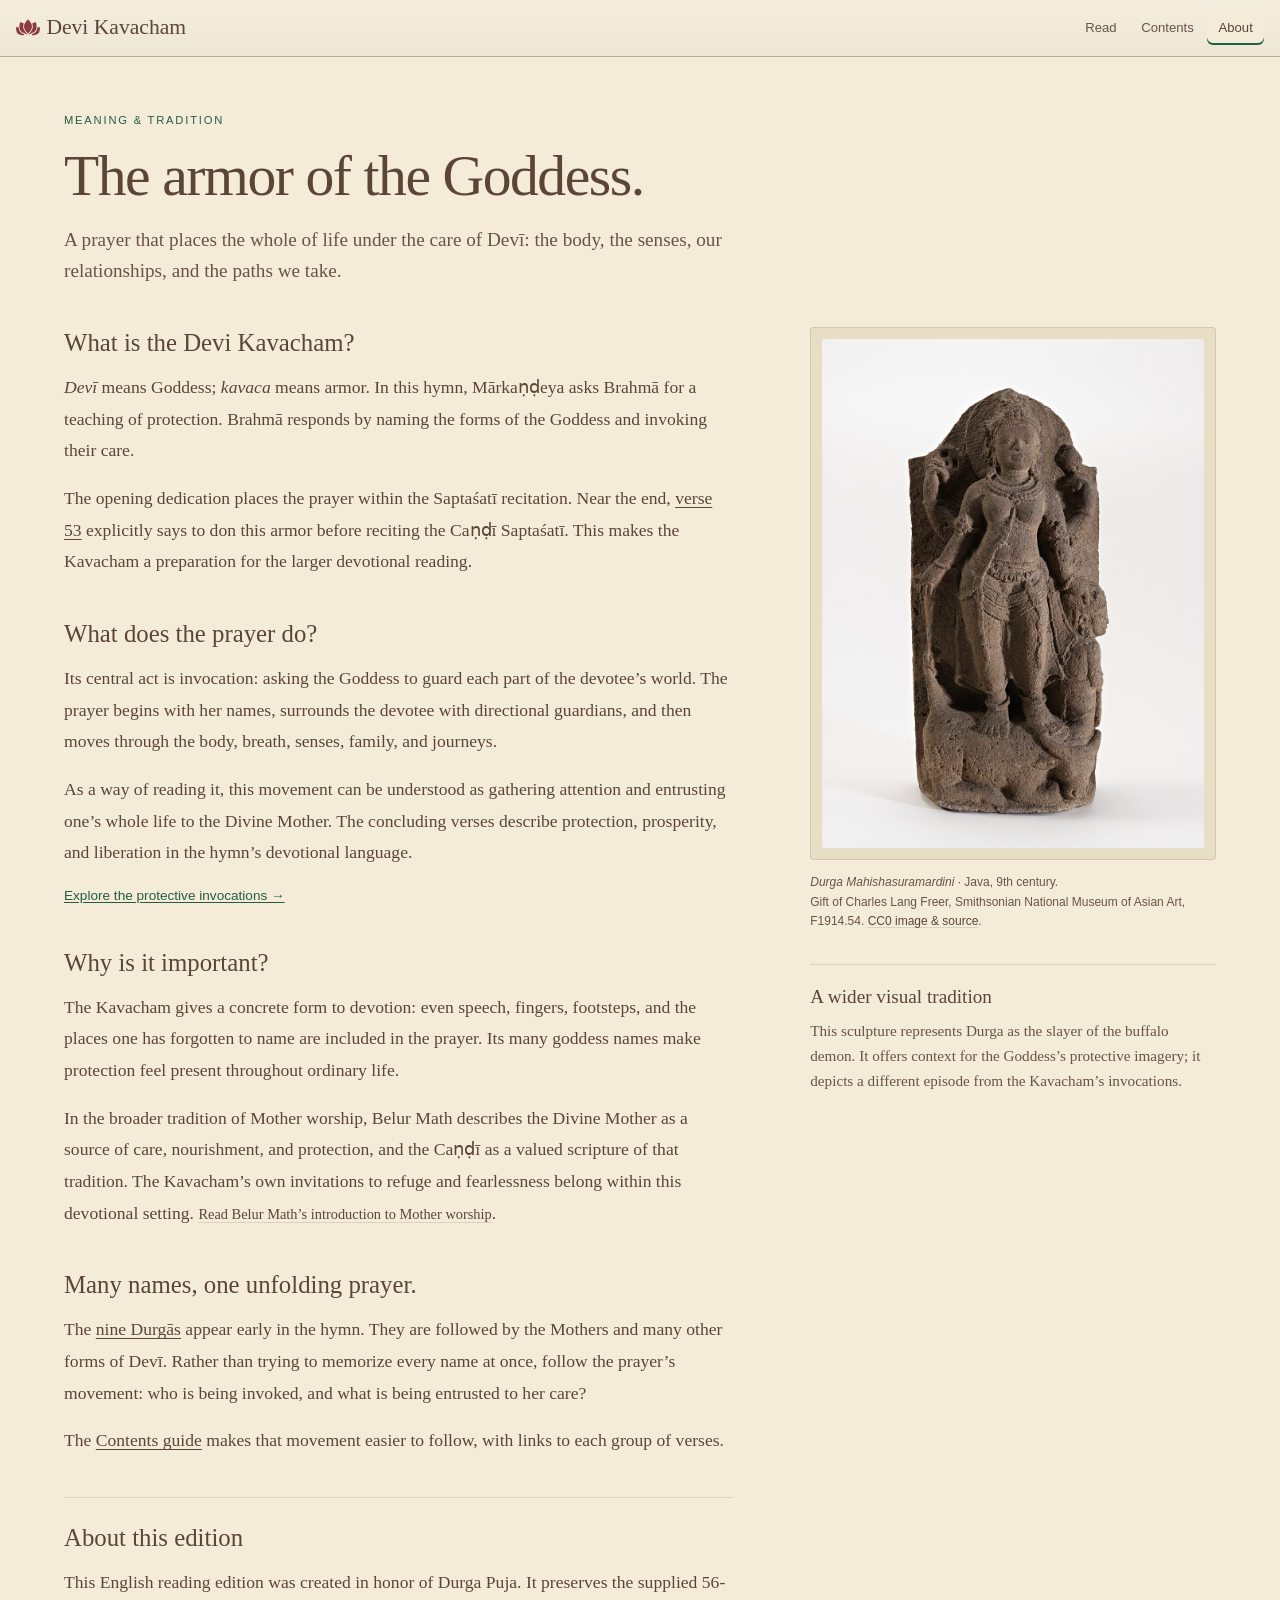
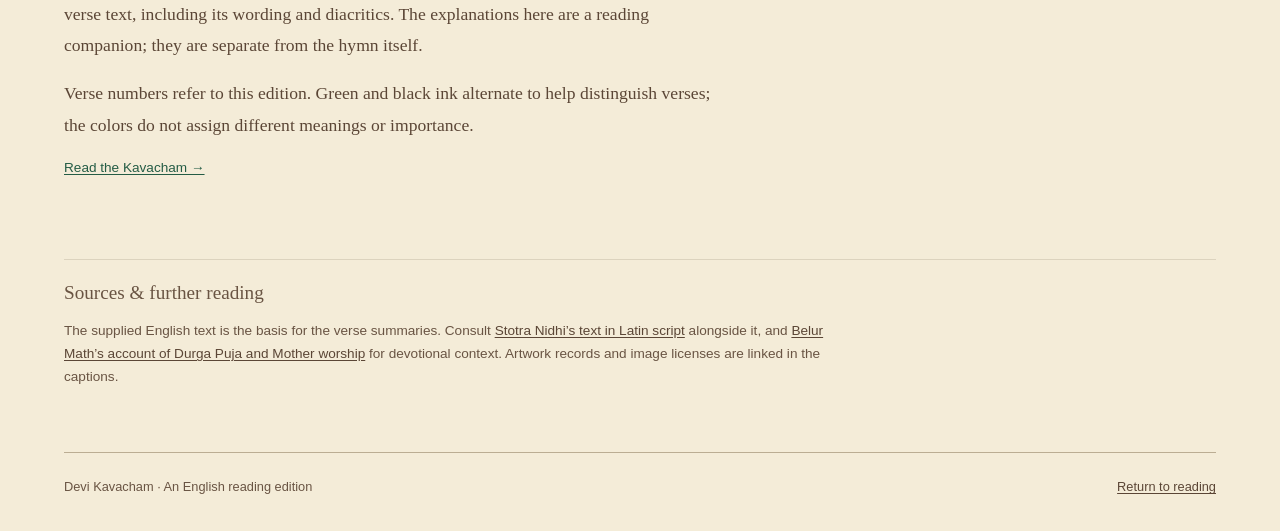
==== about.html @ f633aea3 "Add contents and background guides with forest-green verse styling" ====
<!doctype html>
<html lang="en" data-edition="reader-view" data-appearance="sepia" data-font="serif"><head><meta charset="utf-8"><meta name="viewport" content="width=device-width, initial-scale=1"><meta name="description" content="Learn about the meaning, protective prayer, and devotional context of the Devi Kavacham."><title>About · Devi Kavacham</title><link rel="icon" href="assets/lotus.svg" type="image/svg+xml"><link rel="stylesheet" href="assets/reader.css"><link rel="stylesheet" href="assets/reader-view.css"><link rel="stylesheet" href="assets/guide.css"><script src="assets/site.js" defer></script></head>
<body class="guide-page"><a class="skip-link" href="#guide">Skip to content</a><header class="book-header"><a class="site-title" data-read data-resume href="index.html"><img class="site-logo" src="assets/lotus.svg" alt="" width="24" height="24">Devi Kavacham</a><nav class="site-tabs" aria-label="Explore Devi Kavacham"><a href="index.html" data-read data-resume>Read</a><a href="contents.html">Contents</a><a href="about.html" aria-current="page">About</a></nav></header><main id="guide" class="guide-main"><div class="guide-heading"><p class="eyebrow">Meaning &amp; tradition</p><h1>The armor of the Goddess.</h1><p class="guide-intro">A prayer that places the whole of life under the care of Devī: the body, the senses, our relationships, and the paths we take.</p></div>
<div class="about-layout"><article class="about-copy">
<section><h2>What is the Devi Kavacham?</h2><p><em>Devī</em> means Goddess; <em>kavaca</em> means armor. In this hymn, Mārkaṇḍeya asks Brahmā for a teaching of protection. Brahmā responds by naming the forms of the Goddess and invoking their care.</p><p>The opening dedication places the prayer within the Saptaśatī recitation. Near the end, <a data-read href="index.html#verse-53">verse 53</a> explicitly says to don this armor before reciting the Caṇḍī Saptaśatī. This makes the Kavacham a preparation for the larger devotional reading.</p></section>
<section><h2>What does the prayer do?</h2><p>Its central act is invocation: asking the Goddess to guard each part of the devotee’s world. The prayer begins with her names, surrounds the devotee with directional guardians, and then moves through the body, breath, senses, family, and journeys.</p><p>As a way of reading it, this movement can be understood as gathering attention and entrusting one’s whole life to the Divine Mother. The concluding verses describe protection, prosperity, and liberation in the hymn’s devotional language.</p><a class="text-link" data-read href="index.html#verse-17">Explore the protective invocations →</a></section>
<section><h2>Why is it important?</h2><p>The Kavacham gives a concrete form to devotion: even speech, fingers, footsteps, and the places one has forgotten to name are included in the prayer. Its many goddess names make protection feel present throughout ordinary life.</p><p>In the broader tradition of Mother worship, Belur Math describes the Divine Mother as a source of care, nourishment, and protection, and the Caṇḍī as a valued scripture of that tradition. The Kavacham’s own invitations to refuge and fearlessness belong within this devotional setting. <a class="source-link" href="https://belurmath.org/durga-puja-at-belur-math/">Read Belur Math’s introduction to Mother worship</a>.</p></section>
<section><h2>Many names, one unfolding prayer.</h2><p>The <a data-read href="index.html#verse-3">nine Durgās</a> appear early in the hymn. They are followed by the Mothers and many other forms of Devī. Rather than trying to memorize every name at once, follow the prayer’s movement: who is being invoked, and what is being entrusted to her care?</p><p>The <a href="contents.html">Contents guide</a> makes that movement easier to follow, with links to each group of verses.</p></section>
<section class="edition-note"><h2>About this edition</h2><p>This English reading edition was created in honor of Durga Puja. It preserves the supplied 56-verse text, including its wording and diacritics. The explanations here are a reading companion; they are separate from the hymn itself.</p><p>Verse numbers refer to this edition. Green and black ink alternate to help distinguish verses; the colors do not assign different meanings or importance.</p><a data-read data-resume class="text-link" href="index.html">Read the Kavacham →</a></section>
</article><aside class="about-art"><figure class="artwork"><a href="https://asia.si.edu/object/F1914.54/"><img src="assets/durga-java.jpg" alt="Stone sculpture of multi-armed Durga standing above a buffalo, from ninth-century Java." width="960" height="1280"></a><figcaption><em>Durga Mahishasuramardini</em> · Java, 9th century.<br>Gift of Charles Lang Freer, Smithsonian National Museum of Asian Art, F1914.54. <a href="https://commons.wikimedia.org/wiki/File:Durga_Mahishasuramardini_(%E2%80%9CSlayer_of_the_Buffalo_Demon%E2%80%9D).jpg">CC0 image &amp; source</a>.</figcaption></figure><div class="aside-note"><h2>A wider visual tradition</h2><p>This sculpture represents Durga as the slayer of the buffalo demon. It offers context for the Goddess’s protective imagery; it depicts a different episode from the Kavacham’s invocations.</p></div></aside></div>
<div class="guide-source"><h2>Sources &amp; further reading</h2><p>The supplied English text is the basis for the verse summaries. Consult <a href="https://stotranidhi.com/en/durga-saptasati-devi-kavacham-in-english/">Stotra Nidhi’s text in Latin script</a> alongside it, and <a href="https://belurmath.org/durga-puja-at-belur-math/">Belur Math’s account of Durga Puja and Mother worship</a> for devotional context. Artwork records and image licenses are linked in the captions.</p></div>
</main><footer class="guide-footer"><p>Devi Kavacham · An English reading edition</p><a data-read data-resume href="index.html">Return to reading</a></footer></body></html>
---- assets/reader.css ----
:root { color-scheme: light; --reading-size: 1.15rem; }
* { box-sizing: border-box; }
body { width: 100%; max-width: none; margin: 0; padding: .65rem 1rem; background: #fffff8; color: #211e18; }
body, button, select { font-family: Georgia, 'Times New Roman', serif; }
.book-header { display: flex; align-items: center; justify-content: space-between; flex-wrap: wrap; gap: .5rem 1.5rem; border-bottom: 1px solid #d8d2c5; padding-bottom: .6rem; }
h1 { margin: 0; font-weight: normal; font-size: clamp(1.6rem, 3vw, 2rem); line-height: 1.25; }
nav, .page-controls, .text-controls, .epub-controls { display: flex; align-items: center; flex-wrap: wrap; gap: .65rem; }
nav a { font-size: .95rem; }
a { color: #593322; text-decoration: underline; text-underline-offset: .18em; }
button, select { min-height: 44px; padding: .4rem .65rem; border: 1px solid #938876; border-radius: 2px; background: transparent; color: inherit; font-size: .95rem; }
button { cursor: pointer; }
button:disabled { opacity: .5; cursor: default; }
button:hover:not(:disabled) { background: #eeeade; }
:focus-visible { outline: 3px solid #744422; outline-offset: 3px; }
.skip-link { position: absolute; top: -8rem; padding: .7rem; background: #fffff8; z-index: 2; }
.skip-link:focus { top: .5rem; }
.reader-controls { display: flex; flex-wrap: wrap; justify-content: space-between; gap: .5rem; padding: .6rem 0; }
[hidden] { display: none !important; }
#html-reader { max-width: 43rem; margin: 0 auto; }
.reading-page { padding: 1.5rem 0; border-bottom: 1px solid #d8d2c5; scroll-margin-top: 1rem; }
.reading-page h2 { font-size: 1.2rem; font-style: normal; font-weight: normal; margin: 0 0 1.2rem; color: #5b5144; }
pre.source-text { font-family: Georgia, 'Times New Roman', serif; font-size: var(--reading-size); line-height: 1.75; white-space: pre-wrap; overflow-wrap: anywhere; tab-size: 8; width: 100%; padding: 0; margin: 0; background: transparent; }
.verse { display: block; scroll-margin-top: 1rem; }
.verse + .verse { border-top: 1px solid #d8d2c5; padding-top: .7em; }
.verse-label { font-weight: bold; font-variant: small-caps; color: #593322; }
footer { border-top: 1px solid #d8d2c5; padding-top: .5rem; margin-top: 1.5rem; }
footer p { width: auto; font-size: .9rem; line-height: 1.5; margin: .5rem 0; }
#epub-reader .reader-help { width: auto; max-width: none; font-size: .9rem; line-height: 1.4; margin: .1rem 0 .7rem; color: #5b5144; }
#epub-status { width: auto; font-size: .95rem; }
#epub-status:empty { display: none; }
#epub-area { height: calc(100svh - 10rem); min-height: 18rem; background: #fffff8; }
#epub-area.facing-pages { position: relative; border: 1px solid #d8d2c5; }
#epub-area.facing-pages::after { content: ''; position: absolute; inset: 0 auto 0 50%; width: 1px; background: #d8d2c5; pointer-events: none; }
.epub-controls { justify-content: center; margin-top: .75rem; }
.book-spread { display: grid; grid-template-columns: minmax(0, 1fr) minmax(0, 1fr); gap: 2rem; padding: .75rem 1rem; }
.book-spread.opening-spread { grid-template-columns: minmax(0, 1fr); }
.book-leaf { display: flex; flex-direction: column; min-width: 0; min-height: 0; }
.opening-spread .book-leaf { width: min(100%, 60rem); margin: 0 auto; }
.book-leaf h2 { flex: none; width: auto; margin: 0 0 .5rem; font-size: .95rem; font-style: normal; font-weight: normal; color: #5b5144; }
.book-leaf-body { flex: 1; min-height: 0; }
.book-leaf-body .epub-container { overflow-x: hidden !important; }
@media (max-width: 899px) { body { padding: .8rem 1rem; } #epub-area { height: auto; min-height: 0; } select { max-width: 100%; } }
@media print { nav, .book-menu, .reader-controls, .skip-link, #epub-reader { display: none !important; } #html-reader[hidden] { display: block !important; } body { max-width: none; padding: 0; } .reading-page { break-before: page; max-width: none; border: 0; } .book-header { border: 0; } }

/* Fitted book pages keep all seven verses visible at once. */
body.book-mode { height: 100svh; overflow: hidden; background: #e9e5dc; }
.book-mode footer { display: none; }
.book-mode .book-header { border-bottom: 0; }
.book-mode #epub-area { min-height: 0; background: #fffdf5; border: 1px solid #d8d2c5; box-shadow: 0 3px 12px #33271818; }
.book-spread { gap: 3rem; padding: 1.25rem clamp(.75rem, 3vw, 3rem); }
.book-spread.single-spread { grid-template-columns: minmax(0, 1fr); }
.book-leaf h2 { text-align: center; font-variant: small-caps; font-size: .8rem; margin-bottom: .8rem; letter-spacing: .04em; }
.book-leaf-body, .book-leaf-body .epub-container { overflow: hidden !important; }
.book-mode #epub-area.facing-pages::after { width: 2rem; transform: translateX(-50%); background: linear-gradient(90deg, transparent, #3327180a 48%, #3327181a 50%, #3327180a 52%, transparent); }
.book-mode .reader-help { margin-bottom: .4rem !important; }
@media (max-width: 899px) { body.book-mode { padding: .35rem .5rem; } .book-mode h1 { font-size: 1.35rem; } .book-mode nav { gap: .5rem; } .book-mode nav a { font-size: .8rem; } .book-mode .reader-controls { padding: .3rem 0; } .book-spread { padding: .75rem; } }

/* Quiet toolbar: primary reading controls stay visible; secondary actions live in More. */
:root { --header-base: #f2efe7; --header-tint: #f6f3ec; --alternate-ink: #245c45; --control-rule: #75654e30; }
.book-header { margin: -.65rem -1rem .7rem; padding: .65rem 1rem; gap: .75rem; flex-wrap: nowrap; background: linear-gradient(180deg, var(--header-tint), var(--header-base)); border-bottom: 1px solid var(--control-rule); }
.book-header h1 { display: inline-flex; align-items: center; gap: .4rem; font-size: 1.35rem; white-space: nowrap; }
.site-logo { display: block; width: 24px; height: 24px; flex: none; }
.book-header .reader-controls { flex: 1; display: flex; align-items: center; justify-content: flex-end; flex-wrap: nowrap; padding: 0; gap: .75rem; }
.book-header .page-controls label { position: absolute; width: 1px; height: 1px; overflow: hidden; clip-path: inset(50%); }
.book-header button, .book-header select, .book-header summary { min-height: 36px; color: inherit; font: .85rem/1.2 Helvetica, Arial, sans-serif; }
.book-header select { max-width: 11rem; padding: .45rem .65rem; border: 1px solid var(--control-rule); border-radius: 7px; background: var(--paper, #fffdf5); }
.book-header .text-controls { flex-wrap: nowrap; gap: .5rem; }
.text-size-control { display: inline-flex; overflow: hidden; border: 1px solid var(--control-rule); border-radius: 7px; background: var(--paper, #fffdf5); }
.text-size-control button { width: 36px; padding: .35rem; border: 0; border-radius: 0; background: transparent; }
.text-size-control button + button { border-left: 1px solid var(--control-rule); }
.text-size-control:focus-within { outline: 2px solid var(--focus, #744422); outline-offset: 3px; }
.text-size-control button:focus-visible { outline-offset: -3px; }
.book-menu, .appearance-settings { position: relative; }
.book-header summary { display: flex; align-items: center; gap: .4rem; padding: .45rem .65rem; border: 1px solid transparent; border-radius: 7px; cursor: pointer; list-style: none; }
.book-header summary::-webkit-details-marker { display: none; }
.book-header summary::after { content: '⌄'; font-size: .85em; opacity: .65; }
.book-header details[open] > summary { background: var(--paper, #fffdf5); border-color: var(--control-rule); }
.book-header summary:hover, .book-header button:hover:not(:disabled) { background: var(--hover, #e9e4d8); }
.book-menu-panel { position: absolute; right: 0; top: calc(100% + .5rem); z-index: 6; min-width: 12rem; padding: .35rem; border: 1px solid var(--control-rule); border-radius: 10px; background: var(--paper, #fffdf5); box-shadow: 0 8px 28px #30201920; }
.book-menu-panel a, .book-menu-panel button { display: block; width: 100%; padding: .7rem .75rem; text-align: left; white-space: nowrap; border: 0; border-radius: 6px; background: transparent; color: inherit; text-decoration: none; font: .85rem/1.3 Helvetica, Arial, sans-serif; }
.book-menu-panel a:hover { background: var(--hover, #e9e4d8); }
#epub-toggle { border-top: 1px solid var(--control-rule); border-radius: 0 0 6px 6px; margin-top: .25rem; }
.book-header .epub-controls { flex-wrap: nowrap; gap: .2rem; margin: 0; }
.book-header .epub-controls [data-turn] { width: 36px; min-height: 36px; height: 36px; padding: 0; border: 0; border-radius: 7px; background: transparent; font-size: 1.5rem; }
#book-position { position: absolute; width: 1px; height: 1px; overflow: hidden; clip-path: inset(50%); }
#epub-help { position: absolute; width: 1px !important; height: 1px; padding: 0; overflow: hidden; clip-path: inset(50%); }
.verse + .verse { border: 0; padding: 0; margin-top: .65em; }
.source-marker { display: none; }
.verse::before { content: attr(data-label); color: #a04d45; font-size: .78em; font-weight: normal; margin-right: .45em; }
.verse { color: var(--verse-ink, #211e18); }
.verse[data-tone="even"] { color: var(--alternate-ink); }
@media (max-width: 899px) {
 .book-header { margin: -.35rem -.5rem .5rem; padding: .4rem .5rem; flex-wrap: wrap; gap: .4rem; }
 .book-header h1 { font-size: 1.15rem; }
 .site-logo { width: 20px; height: 20px; }
 .book-menu { margin-left: auto; }
 .book-header .reader-controls { order: 3; flex-basis: 100%; flex-wrap: wrap; justify-content: space-between; gap: .4rem; }
 .book-header select { max-width: 10rem; }
 .book-header .text-controls { margin-left: auto; }
 .book-header .epub-controls { margin-left: auto; }
}
@media (max-width: 420px) {
 .book-header button, .book-header select, .book-header summary { font-size: .75rem; }
 .book-header .reader-controls, .book-header .text-controls { gap: .25rem; }
 .book-header summary { padding: .4rem; }
}
@media (pointer: coarse) {
 .book-header button, .book-header select, .book-header summary { min-height: 44px; }
 .text-size-control button, .book-header .epub-controls [data-turn] { width: 44px; min-height: 44px; height: 44px; }
}

/* The cover sits beneath a continuous paper spread; the binding is shaded paper. */
.epub-controls [data-turn] { width: 44px; padding: 0; font-size: 2rem; line-height: 1; border-color: transparent; border-radius: 50%; }
.epub-controls [data-turn]:hover:not(:disabled) { background: #8b3a2920; }
.epub-controls { gap: 2rem; }
.book-mode #epub-area.book-spread { background: linear-gradient(90deg, #722c31, #9a4146 12%, #813238 48%, #552025 50%, #813238 52%, #9a4146 88%, #722c31); border: 1px solid #66353a; border-radius: 4px 6px 6px 4px; padding: .22rem .22rem .35rem; gap: 0; perspective: 1600px; overflow: hidden; box-shadow: 0 2px 0 #d8cfba, 0 4px 0 #754048, 0 10px 22px #30201920; }
.book-spread .book-leaf { background: var(--paper, #fffdf5); padding: 1.15rem clamp(.75rem, 2vw, 2rem); border-radius: 2px 4px 4px 2px; box-shadow: inset 0 -2px 0 #cfc6b2, inset 0 -4px 0 #f0eadc, 0 1px 3px #321b1850; backface-visibility: hidden; }
.book-spread.facing-pages .book-leaf:first-child { border-radius: 3px 0 0 3px; background-image: linear-gradient(90deg, transparent 88%, #4c302006 95%, #4c302010 100%); }
.book-spread.facing-pages .book-leaf:last-child { border-radius: 0 3px 3px 0; background-image: linear-gradient(90deg, #4c302012, #4c302008 5%, transparent 12%); }
.book-mode #epub-area.book-spread.facing-pages::after { width: 1rem; background: linear-gradient(90deg, transparent, #3e2c1806 42%, #3e2c181c 50%, #3e2c1806 58%, transparent); transform: translateX(-50%); top: .5rem; bottom: .7rem; }
.opening-spread .book-leaf { width: 100%; }
@media (max-width: 899px) { .book-mode #epub-area.book-spread { padding: .2rem; } .book-spread .book-leaf { padding: .7rem; } }
@media (prefers-reduced-motion: reduce) { .book-leaf { transform: none !important; } }

/* A two-sided sheet hinges at the fold above the newly fitted spread. */
.turn-overlay { position: fixed; z-index: 3; pointer-events: none; perspective: 1800px; overflow: hidden; }
.turn-overlay .book-leaf { background: var(--paper, #fffdf5); padding: 1.15rem clamp(.75rem, 2vw, 2rem); }
.turn-overlay .verse::before { content: none; }
.turn-sheet { z-index: 2; transform-style: preserve-3d; }
.turn-face { position: absolute; inset: 0; width: 100%; height: 100%; backface-visibility: hidden; overflow: hidden; background: var(--paper, #fffdf5); }
.turn-front { transform: rotateY(0deg); }
.turn-back { transform: rotateY(180deg); }
.turn-back::after { content: ''; position: absolute; inset: 0; background: linear-gradient(90deg, #33271816, transparent 25%, transparent 80%, #3327180a); pointer-events: none; }
@media (max-width: 899px) { .turn-overlay .book-leaf { padding: .7rem; } }
@media print { .turn-overlay { display: none; } }

/* Top-level navigation stays outside the reading controls. */
.site-tabs { display: flex; flex-wrap: nowrap; gap: .15rem; }
.site-tabs a { display: block; padding: .6rem .7rem; border-radius: 6px; color: var(--muted, #5b5144); text-decoration: none; font: .82rem/1.2 Helvetica, Arial, sans-serif; }
.site-tabs a[aria-current="page"] { color: var(--ink, #211e18); background: var(--paper, #fffdf5); box-shadow: inset 0 -2px 0 #245c45; }
.site-tabs a:hover { background: var(--hover, #e9e4d8); }
.book-header .site-tabs { margin-left: .7rem; }
@media (max-width: 899px) {
 .book-header .site-tabs { order: 2; flex-basis: 100%; margin-left: 0; border-bottom: 1px solid var(--control-rule); }
 .site-tabs a { flex: 1; text-align: center; padding: .6rem; }
}
@media print { .site-tabs { display: none; } }
---- assets/reader-view.css ----
/* Reader View adaptation: typography and palettes inspired by tabreturn's theme.
   Original local implementation; no Jekyll, remote fonts, or extra libraries. */
:root { --paper: #f4ecd8; --ink: #5b4636; --muted: #695443; --rule: #bbad93; --hover: #e8ddc5; --focus: #5b4636; --measure: 35rem; --reading-line-height: 1.6; --reading-font: Georgia, 'Times New Roman', serif; }
:root[data-appearance="light"] { --paper: #fff; --ink: #333; --muted: #555; --rule: #b4b4b4; --hover: #f0f0f0; --focus: #333; color-scheme: light; }
:root[data-appearance="dark"] { --paper: #333; --ink: #eee; --muted: #ccc; --rule: #888; --hover: #454545; --focus: #eee; color-scheme: dark; }
:root[data-font="sans"] { --reading-font: Helvetica, Arial, sans-serif; }
html { background: var(--paper); }
body { max-width: none; background: var(--paper); color: var(--ink); font-family: var(--reading-font); }
body, pre.source-text { font-family: var(--reading-font); }
button, select, summary, .reader-controls label { font-family: Helvetica, Arial, sans-serif; }
pre.source-text { line-height: var(--reading-line-height); }
#html-reader { max-width: var(--measure); }
h1 { font-size: clamp(1.5rem, 3vw, 1.9rem); }
.book-header, footer, .reading-page, .verse + .verse, #epub-area.facing-pages { border-color: var(--rule); }
a, .verse-label { color: var(--ink); }
.reading-page h2, .book-leaf h2, #epub-reader .reader-help, footer { color: var(--muted); }
button, select { color: var(--ink); border-color: var(--rule); background: var(--paper); }
button:hover:not(:disabled), summary:hover { background: var(--hover); }
:focus-visible { outline-color: var(--focus); }
.skip-link { background: var(--paper); }
#epub-area { background: var(--paper); }
#epub-area.facing-pages::after { background: var(--rule); }
.appearance-settings { position: relative; }
.appearance-panel { position: absolute; right: 0; top: calc(100% + .5rem); z-index: 5; width: min(20rem, calc(100vw - 2rem)); padding: 1rem; border: 1px solid var(--control-rule); border-radius: 10px; background: var(--paper); box-shadow: 0 8px 28px #30201920; font-family: Helvetica, Arial, sans-serif; }
.appearance-panel fieldset { margin: 0 0 1rem; padding: 0; border: 0; }
.appearance-panel legend { font-size: .85rem; font-weight: bold; margin-bottom: .3rem; }
.appearance-panel fieldset label { display: inline-flex; align-items: center; gap: .3rem; min-height: 44px; margin-right: .5rem; font-size: .95rem; }
.appearance-panel input { accent-color: var(--ink); width: 1rem; height: 1rem; }
.setting-row { display: flex; align-items: center; justify-content: space-between; gap: .75rem; font-size: .95rem; margin: 0 0 .75rem; }
.theme-credit { font-size: .85rem; }
@media (max-width: 899px) { .appearance-panel { position: fixed; top: var(--popover-top, 7rem); left: .5rem; right: .5rem; width: auto; max-height: calc(100svh - var(--popover-top, 7rem) - .5rem); overflow-y: auto; } }
@media print { html, body { background: white; color: #211e18; } .appearance-settings { display: none; } pre.source-text { color: #211e18; } }

body.book-mode { background: var(--hover); }
.book-mode #epub-area { background: var(--paper); border-color: var(--rule); }

:root[data-appearance="dark"] .verse::before { color: #df938b; }
/* Header tones follow the selected page palette. */
:root { --header-tint: #f4eedf; --header-base: #eee6d5; }
:root[data-appearance="light"] { --header-tint: #faf9f6; --header-base: #f2f1ee; }
:root[data-appearance="dark"] { --header-tint: #3c3935; --header-base: #373532; --control-rule: #ffffff26; --verse-ink: #eee; --alternate-ink: #9ed3b4; }
---- assets/guide.css ----
/* Reading companions use the same paper, ink, and top navigation as the book. */
.guide-page { min-height: 100svh; padding: .65rem 1rem; background: var(--paper); }
.site-title { display: inline-flex; align-items: center; gap: .4rem; color: var(--ink); font: 1.35rem/1.25 Georgia, 'Times New Roman', serif; text-decoration: none; white-space: nowrap; }
.guide-page .book-header { justify-content: flex-start; }
.guide-page .site-tabs { margin-left: auto; }
.guide-main { width: min(100%, 72rem); margin: 3.5rem auto 4rem; }
.guide-heading { max-width: 49rem; margin-bottom: 2.5rem; }
.eyebrow { margin: 0 0 1rem; color: var(--alternate-ink); font: .7rem/1.4 Helvetica, Arial, sans-serif; letter-spacing: .16em; text-transform: uppercase; }
.guide-heading h1 { color: var(--ink); font-size: clamp(2rem, 4.5vw, 3.8rem); line-height: 1.1; letter-spacing: -.025em; margin-bottom: 1rem; }
.guide-intro { max-width: 42rem; margin: 0; font-size: 1.2rem; line-height: 1.65; color: var(--muted); }
.contents-layout, .about-layout { display: grid; grid-template-columns: minmax(0, 1.65fr) minmax(0, 1fr); gap: clamp(2rem, 6vw, 5rem); align-items: start; }
.guide-note { margin: 0 0 1.5rem; color: var(--muted); font: .85rem/1.7 Helvetica, Arial, sans-serif; max-width: 37rem; }
.contents-list { list-style: none; padding: 0; margin: 0; border-top: 1px solid var(--control-rule); }
.contents-list li { border-bottom: 1px solid var(--control-rule); }
.contents-list a { display: grid; grid-template-columns: 3.2rem minmax(0, 1fr) 1rem; gap: .8rem; padding: 1.3rem .25rem; text-decoration: none; color: var(--ink); border-radius: 5px; }
.contents-list a:hover { background: var(--hover); }
.verse-range { padding-top: .2rem; color: var(--alternate-ink); font: .75rem/1.5 Helvetica, Arial, sans-serif; font-variant-numeric: tabular-nums; }
.contents-list h2 { margin: 0 0 .35rem; font-size: 1.2rem; line-height: 1.3; font-weight: normal; }
.contents-list p { margin: 0; color: var(--muted); font-size: .95rem; line-height: 1.6; }
.link-arrow { color: var(--alternate-ink); }
.artwork { margin: 0; }
.artwork > a { display: block; background: var(--hover); padding: .7rem; border: 1px solid var(--control-rule); border-radius: 4px; }
.artwork img { display: block; width: 100%; height: auto; border-radius: 2px; }
.artwork > .print-frame { position: relative; padding: 0; aspect-ratio: 730 / 986; overflow: hidden; }
.print-frame img { position: absolute; width: 123.43%; max-width: none; left: -2.88%; top: -11.56%; }
.artwork figcaption { padding-top: .8rem; color: var(--muted); font: .75rem/1.65 Helvetica, Arial, sans-serif; }
.artwork figcaption a, .source-link { text-decoration-color: var(--control-rule); }
.aside-note { margin: 2rem 0 0; padding-top: 1.3rem; border-top: 1px solid var(--control-rule); }
.aside-note h2 { margin: 0 0 .65rem; font-size: 1.2rem; font-weight: normal; }
.aside-note p { margin: 0 0 .8rem; color: var(--muted); font-size: .95rem; line-height: 1.65; }
.aside-note > a, .text-link { color: var(--alternate-ink); font: .85rem/1.6 Helvetica, Arial, sans-serif; }
.about-copy section { margin-bottom: 2.5rem; }
.about-copy h2 { margin: 0 0 .8rem; font-size: 1.55rem; line-height: 1.3; font-weight: normal; }
.about-copy p { margin: 0 0 1rem; font-size: 1.1rem; line-height: 1.8; }
.source-link { font-size: .9rem; }
.edition-note { padding-top: 1.5rem; border-top: 1px solid var(--control-rule); }
.guide-source { margin-top: 2.5rem; padding-top: 1.25rem; border-top: 1px solid var(--control-rule); color: var(--muted); font: .85rem/1.7 Helvetica, Arial, sans-serif; }
.guide-source h2 { margin: 0 0 .75rem; font: 1.2rem/1.4 Georgia, serif; }
.guide-source p { margin: 0; max-width: 48rem; }
.guide-footer { display: flex; flex-wrap: wrap; align-items: center; justify-content: space-between; gap: 1rem; width: min(100%, 72rem); margin: 0 auto; padding: 1rem 0; color: var(--muted); }
.guide-footer p, .guide-footer a { font: .8rem/1.5 Helvetica, Arial, sans-serif; }
@media (max-width: 899px) {
 .guide-page { padding: .35rem .5rem; }
 .guide-page .book-header .site-tabs { margin: 0; }
 .guide-main { margin: 2rem auto; padding: 0 .6rem; }
 .site-title { font-size: 1.15rem; }
 .contents-layout, .about-layout { grid-template-columns: minmax(0, 1fr); gap: 2rem; }
 .contents-aside, .about-art { max-width: 28rem; width: 100%; margin: 0 auto; }
 .guide-heading { margin-bottom: 1.8rem; }
 .guide-intro { font-size: 1.05rem; }
 .contents-list a { grid-template-columns: 2.8rem minmax(0, 1fr) 1rem; gap: .5rem; }
 .about-copy p { font-size: 1rem; }
 .guide-footer { padding: 1rem .6rem; }
}
@media print { .guide-main { margin: 1rem 0; width: 100%; } .contents-layout, .about-layout { display: block; } .artwork { max-width: 16rem; } .guide-footer { display: none; } }
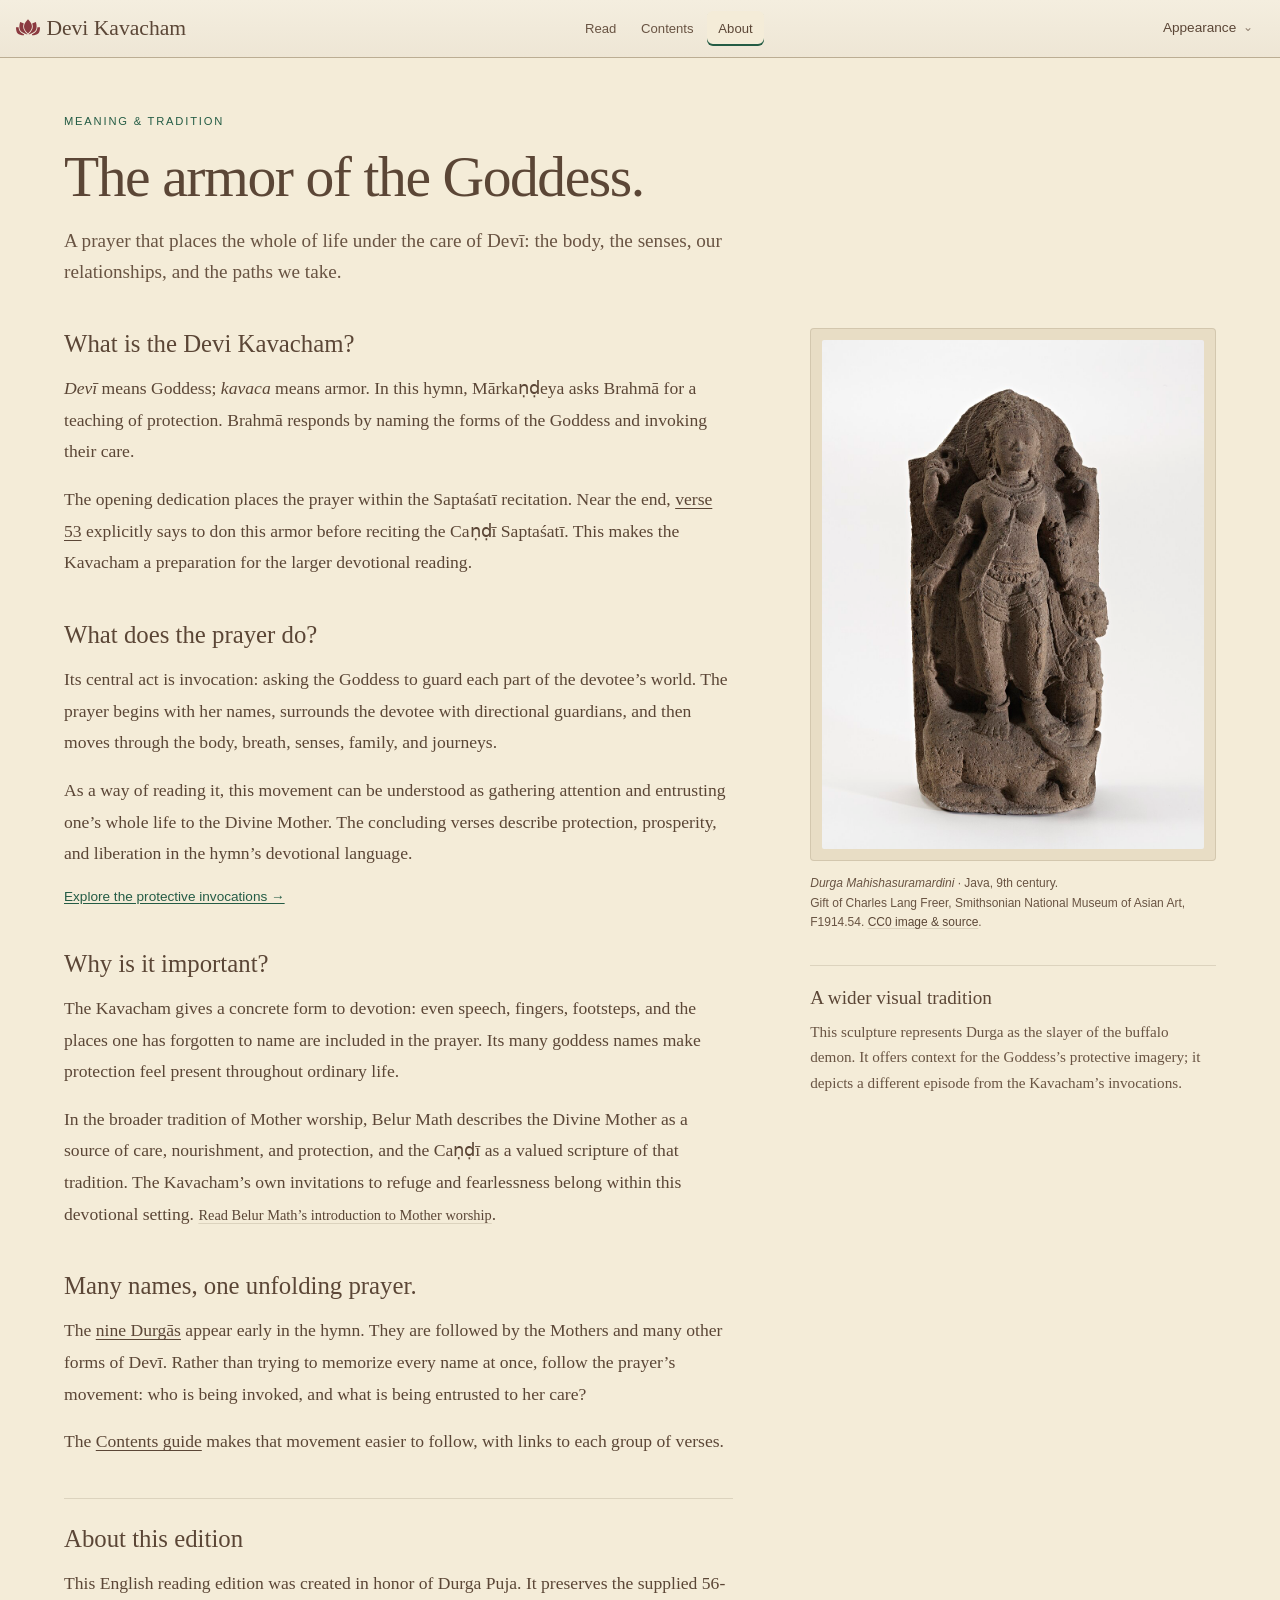
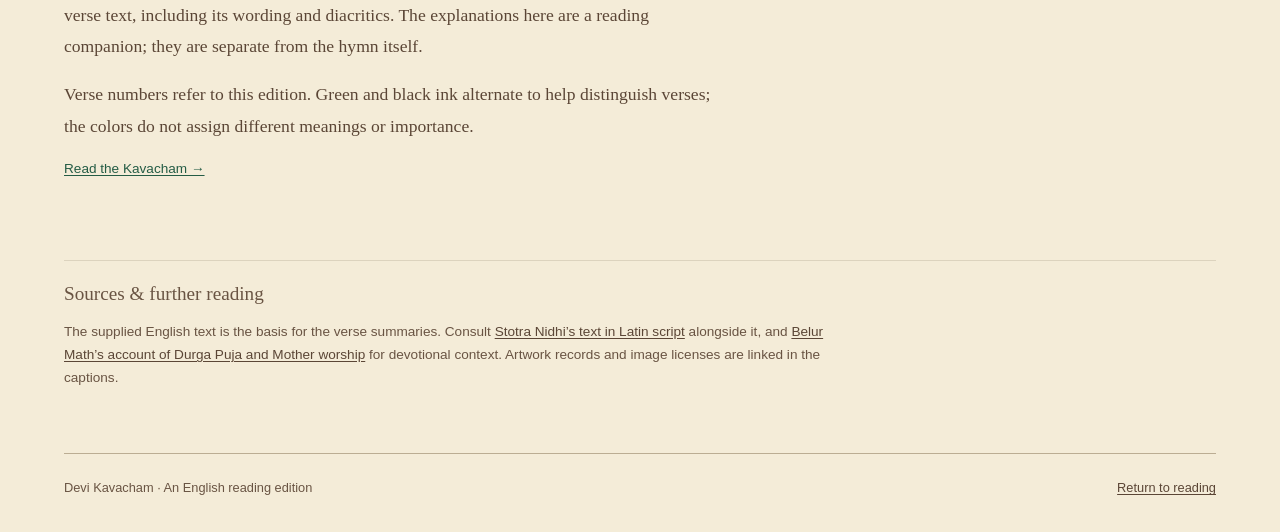
==== commit c63e9544: "expanded a it on the contents page, attempt to link relevant pictures and wikipedia articles" ====
--- a/about.html
+++ b/about.html
@@ -1,6 +1,6 @@
 <!doctype html>
-<html lang="en" data-edition="reader-view" data-appearance="sepia" data-font="serif"><head><meta charset="utf-8"><meta name="viewport" content="width=device-width, initial-scale=1"><meta name="description" content="Learn about the meaning, protective prayer, and devotional context of the Devi Kavacham."><title>About · Devi Kavacham</title><link rel="icon" href="assets/lotus.svg" type="image/svg+xml"><link rel="stylesheet" href="assets/reader.css"><link rel="stylesheet" href="assets/reader-view.css"><link rel="stylesheet" href="assets/guide.css"><script src="assets/site.js" defer></script></head>
-<body class="guide-page"><a class="skip-link" href="#guide">Skip to content</a><header class="book-header"><a class="site-title" data-read data-resume href="index.html"><img class="site-logo" src="assets/lotus.svg" alt="" width="24" height="24">Devi Kavacham</a><nav class="site-tabs" aria-label="Explore Devi Kavacham"><a href="index.html" data-read data-resume>Read</a><a href="contents.html">Contents</a><a href="about.html" aria-current="page">About</a></nav></header><main id="guide" class="guide-main"><div class="guide-heading"><p class="eyebrow">Meaning &amp; tradition</p><h1>The armor of the Goddess.</h1><p class="guide-intro">A prayer that places the whole of life under the care of Devī: the body, the senses, our relationships, and the paths we take.</p></div>
+<html lang="en" data-edition="reader-view" data-appearance="sepia" data-font="serif"><head><meta charset="utf-8"><meta name="viewport" content="width=device-width, initial-scale=1"><meta name="description" content="Learn about the meaning, protective prayer, and devotional context of the Devi Kavacham."><title>About · Devi Kavacham</title><link rel="canonical" href="https://archipelagoing.github.io/DeviKavachamEnglish/about.html"><link rel="sitemap" type="application/xml" href="sitemap.xml"><link rel="icon" href="assets/lotus.svg" type="image/svg+xml"><link rel="stylesheet" href="assets/reader.css"><link rel="stylesheet" href="assets/appearance.css"><link rel="stylesheet" href="assets/reader-view.css"><link rel="stylesheet" href="assets/guide.css"><script src="assets/site.js" defer></script></head>
+<body class="guide-page"><a class="skip-link" href="#guide">Skip to content</a><header class="book-header"><a class="site-title" data-read data-resume href="index.html"><img class="site-logo" src="assets/lotus.svg" alt="" width="24" height="24">Devi Kavacham</a><nav class="site-tabs" aria-label="Explore Devi Kavacham"><a href="index.html" data-read data-resume>Read</a><a href="contents.html">Contents</a><a href="about.html" aria-current="page">About</a></nav><details id="appearance-settings" class="appearance-settings" hidden><summary>Appearance</summary><div class="appearance-panel"><fieldset><legend>Page color</legend><label><input type="radio" name="appearance" value="light"> Light</label><label><input type="radio" name="appearance" value="dark"> Dark</label><label><input type="radio" name="appearance" value="sepia"> Sepia</label></fieldset></div></details></header><main id="guide" class="guide-main"><div class="guide-heading"><p class="eyebrow">Meaning &amp; tradition</p><h1>The armor of the Goddess.</h1><p class="guide-intro">A prayer that places the whole of life under the care of Devī: the body, the senses, our relationships, and the paths we take.</p></div>
 <div class="about-layout"><article class="about-copy">
 <section><h2>What is the Devi Kavacham?</h2><p><em>Devī</em> means Goddess; <em>kavaca</em> means armor. In this hymn, Mārkaṇḍeya asks Brahmā for a teaching of protection. Brahmā responds by naming the forms of the Goddess and invoking their care.</p><p>The opening dedication places the prayer within the Saptaśatī recitation. Near the end, <a data-read href="index.html#verse-53">verse 53</a> explicitly says to don this armor before reciting the Caṇḍī Saptaśatī. This makes the Kavacham a preparation for the larger devotional reading.</p></section>
 <section><h2>What does the prayer do?</h2><p>Its central act is invocation: asking the Goddess to guard each part of the devotee’s world. The prayer begins with her names, surrounds the devotee with directional guardians, and then moves through the body, breath, senses, family, and journeys.</p><p>As a way of reading it, this movement can be understood as gathering attention and entrusting one’s whole life to the Divine Mother. The concluding verses describe protection, prosperity, and liberation in the hymn’s devotional language.</p><a class="text-link" data-read href="index.html#verse-17">Explore the protective invocations →</a></section>
--- a/assets/reader.css
+++ b/assets/reader.css
@@ -145,3 +145,19 @@
  .site-tabs a { flex: 1; text-align: center; padding: .6rem; }
 }
 @media print { .site-tabs { display: none; } }
+
+/* Keep controls within narrow laptop and phone widths. */
+.book-header > *, .reader-controls > *, .text-controls { min-width: 0; }
+@media (max-width: 1100px) {
+ .book-header { flex-wrap: wrap; }
+ .book-header .reader-controls { order: 3; flex-basis: 100%; flex-wrap: wrap; justify-content: space-between; }
+ .book-menu { margin-left: auto; }
+}
+@media (max-width: 899px) {
+ body { padding: .35rem .5rem; }
+ .book-header .text-controls { margin-left: 0; }
+ .book-header button, .book-header select, .book-header summary, .site-tabs a { min-height: 44px; }
+ .text-size-control button, .book-header .epub-controls [data-turn] { width: 44px; min-height: 44px; height: 44px; }
+ .site-tabs a { display: flex; align-items: center; justify-content: center; }
+ .book-menu-panel a, .book-menu-panel button { white-space: normal; min-height: 44px; }
+}
--- a/assets/appearance.css
+++ b/assets/appearance.css
@@ -0,0 +1,39 @@
+/* Appearance controls and palettes shared by readers and companions. */
+:root[data-appearance="light"] { --paper: #fff; --ink: #333; --muted: #555; --rule: #b4b4b4; --hover: #f0f0f0; --focus: #333; color-scheme: light; }
+:root[data-appearance="dark"] { --paper: #333; --ink: #eee; --muted: #ccc; --rule: #888; --hover: #454545; --focus: #eee; color-scheme: dark; }
+:root { --paper: #fffff8; --ink: #211e18; --verse-ink: #211e18; --muted: #5b5144; --rule: #d8d2c5; --hover: #e9e5dc; --focus: #744422; }
+:root[data-appearance="sepia"] { --paper: #f4ecd8; --ink: #5b4636; --muted: #695443; --rule: #bbad93; --hover: #e8ddc5; --focus: #5b4636; color-scheme: light; }
+html { background: var(--paper); }
+:root[data-font="sans"] { --reading-font: Helvetica, Arial, sans-serif; }
+body, pre.source-text { font-family: var(--reading-font, Georgia, 'Times New Roman', serif); }
+pre.source-text { line-height: var(--reading-line-height, 1.75); }
+#html-reader { max-width: var(--measure, 43rem); }
+body { background: var(--paper); color: var(--ink); }
+.book-header, footer, .reading-page, .verse + .verse, #epub-area.facing-pages { border-color: var(--rule); }
+a, .verse-label { color: var(--ink); }
+.reading-page h2, .book-leaf h2, #epub-reader .reader-help, footer { color: var(--muted); }
+button, select { color: var(--ink); border-color: var(--rule); background: var(--paper); }
+button:hover:not(:disabled), summary:hover { background: var(--hover); }
+:focus-visible { outline-color: var(--focus); }
+.skip-link { background: var(--paper); }
+#epub-area { background: var(--paper); }
+#epub-area.facing-pages::after { background: var(--rule); }
+.appearance-settings { position: relative; }
+.appearance-panel { position: absolute; right: 0; top: calc(100% + .5rem); z-index: 5; width: min(20rem, calc(100vw - 2rem)); padding: 1rem; border: 1px solid var(--control-rule); border-radius: 10px; background: var(--paper); box-shadow: 0 8px 28px #30201920; font-family: Helvetica, Arial, sans-serif; }
+.appearance-panel fieldset { margin: 0 0 1rem; padding: 0; border: 0; }
+.appearance-panel legend { font-size: .85rem; font-weight: bold; margin-bottom: .3rem; }
+.appearance-panel fieldset label { display: inline-flex; align-items: center; gap: .3rem; min-height: 44px; margin-right: .5rem; font-size: .95rem; }
+.appearance-panel input { accent-color: var(--ink); width: 1rem; height: 1rem; }
+.setting-row { display: flex; align-items: center; justify-content: space-between; gap: .75rem; font-size: .95rem; margin: 0 0 .75rem; }
+@media (max-width: 899px) { .appearance-panel, .book-menu-panel { position: fixed; top: var(--popover-top, 7rem); left: .5rem; right: .5rem; width: auto; min-width: 0; max-height: calc(100dvh - var(--popover-top, 7rem) - .5rem); overflow-y: auto; } }
+@media print { html, body { background: white; color: #211e18; } .appearance-settings { display: none; } pre.source-text, .verse, .verse[data-tone="even"] { color: #211e18; } .verse::before { color: #a04d45 !important; } }
+
+body.book-mode { background: var(--hover); }
+.book-mode #epub-area { background: var(--paper); border-color: var(--rule); }
+
+:root[data-appearance="dark"] .verse::before { color: #df938b; }
+#reading-notice { max-width: var(--measure, 43rem); margin: 1rem auto; color: var(--muted); font: .9rem/1.5 Helvetica, Arial, sans-serif; }
+/* Header tones follow the selected page palette. */
+:root { --header-tint: #f4eedf; --header-base: #eee6d5; }
+:root[data-appearance="light"] { --header-tint: #faf9f6; --header-base: #f2f1ee; }
+:root[data-appearance="dark"] { --header-tint: #3c3935; --header-base: #373532; --control-rule: #ffffff26; --verse-ink: #eee; --alternate-ink: #9ed3b4; }
--- a/assets/reader-view.css
+++ b/assets/reader-view.css
@@ -1,41 +1,9 @@
-/* Reader View adaptation: typography and palettes inspired by tabreturn's theme.
-   Original local implementation; no Jekyll, remote fonts, or extra libraries. */
-:root { --paper: #f4ecd8; --ink: #5b4636; --muted: #695443; --rule: #bbad93; --hover: #e8ddc5; --focus: #5b4636; --measure: 35rem; --reading-line-height: 1.6; --reading-font: Georgia, 'Times New Roman', serif; }
-:root[data-appearance="light"] { --paper: #fff; --ink: #333; --muted: #555; --rule: #b4b4b4; --hover: #f0f0f0; --focus: #333; color-scheme: light; }
-:root[data-appearance="dark"] { --paper: #333; --ink: #eee; --muted: #ccc; --rule: #888; --hover: #454545; --focus: #eee; color-scheme: dark; }
+/* Reader View typography inspired by tabreturn's theme. */
+:root { --measure: 35rem; --reading-line-height: 1.6; --reading-font: Georgia, 'Times New Roman', serif; }
 :root[data-font="sans"] { --reading-font: Helvetica, Arial, sans-serif; }
-html { background: var(--paper); }
-body { max-width: none; background: var(--paper); color: var(--ink); font-family: var(--reading-font); }
 body, pre.source-text { font-family: var(--reading-font); }
 button, select, summary, .reader-controls label { font-family: Helvetica, Arial, sans-serif; }
 pre.source-text { line-height: var(--reading-line-height); }
 #html-reader { max-width: var(--measure); }
 h1 { font-size: clamp(1.5rem, 3vw, 1.9rem); }
-.book-header, footer, .reading-page, .verse + .verse, #epub-area.facing-pages { border-color: var(--rule); }
-a, .verse-label { color: var(--ink); }
-.reading-page h2, .book-leaf h2, #epub-reader .reader-help, footer { color: var(--muted); }
-button, select { color: var(--ink); border-color: var(--rule); background: var(--paper); }
-button:hover:not(:disabled), summary:hover { background: var(--hover); }
-:focus-visible { outline-color: var(--focus); }
-.skip-link { background: var(--paper); }
-#epub-area { background: var(--paper); }
-#epub-area.facing-pages::after { background: var(--rule); }
-.appearance-settings { position: relative; }
-.appearance-panel { position: absolute; right: 0; top: calc(100% + .5rem); z-index: 5; width: min(20rem, calc(100vw - 2rem)); padding: 1rem; border: 1px solid var(--control-rule); border-radius: 10px; background: var(--paper); box-shadow: 0 8px 28px #30201920; font-family: Helvetica, Arial, sans-serif; }
-.appearance-panel fieldset { margin: 0 0 1rem; padding: 0; border: 0; }
-.appearance-panel legend { font-size: .85rem; font-weight: bold; margin-bottom: .3rem; }
-.appearance-panel fieldset label { display: inline-flex; align-items: center; gap: .3rem; min-height: 44px; margin-right: .5rem; font-size: .95rem; }
-.appearance-panel input { accent-color: var(--ink); width: 1rem; height: 1rem; }
-.setting-row { display: flex; align-items: center; justify-content: space-between; gap: .75rem; font-size: .95rem; margin: 0 0 .75rem; }
 .theme-credit { font-size: .85rem; }
-@media (max-width: 899px) { .appearance-panel { position: fixed; top: var(--popover-top, 7rem); left: .5rem; right: .5rem; width: auto; max-height: calc(100svh - var(--popover-top, 7rem) - .5rem); overflow-y: auto; } }
-@media print { html, body { background: white; color: #211e18; } .appearance-settings { display: none; } pre.source-text { color: #211e18; } }
-
-body.book-mode { background: var(--hover); }
-.book-mode #epub-area { background: var(--paper); border-color: var(--rule); }
-
-:root[data-appearance="dark"] .verse::before { color: #df938b; }
-/* Header tones follow the selected page palette. */
-:root { --header-tint: #f4eedf; --header-base: #eee6d5; }
-:root[data-appearance="light"] { --header-tint: #faf9f6; --header-base: #f2f1ee; }
-:root[data-appearance="dark"] { --header-tint: #3c3935; --header-base: #373532; --control-rule: #ffffff26; --verse-ink: #eee; --alternate-ink: #9ed3b4; }
--- a/assets/guide.css
+++ b/assets/guide.css
@@ -3,6 +3,7 @@
 .site-title { display: inline-flex; align-items: center; gap: .4rem; color: var(--ink); font: 1.35rem/1.25 Georgia, 'Times New Roman', serif; text-decoration: none; white-space: nowrap; }
 .guide-page .book-header { justify-content: flex-start; }
 .guide-page .site-tabs { margin-left: auto; }
+.guide-page .appearance-settings { margin-left: auto; }
 .guide-main { width: min(100%, 72rem); margin: 3.5rem auto 4rem; }
 .guide-heading { max-width: 49rem; margin-bottom: 2.5rem; }
 .eyebrow { margin: 0 0 1rem; color: var(--alternate-ink); font: .7rem/1.4 Helvetica, Arial, sans-serif; letter-spacing: .16em; text-transform: uppercase; }
@@ -12,8 +13,31 @@
 .guide-note { margin: 0 0 1.5rem; color: var(--muted); font: .85rem/1.7 Helvetica, Arial, sans-serif; max-width: 37rem; }
 .contents-list { list-style: none; padding: 0; margin: 0; border-top: 1px solid var(--control-rule); }
 .contents-list li { border-bottom: 1px solid var(--control-rule); }
-.contents-list a { display: grid; grid-template-columns: 3.2rem minmax(0, 1fr) 1rem; gap: .8rem; padding: 1.3rem .25rem; text-decoration: none; color: var(--ink); border-radius: 5px; }
-.contents-list a:hover { background: var(--hover); }
+.theme-detail { scroll-margin-top: 1rem; }
+.theme-detail > summary { display: grid; grid-template-columns: 3.2rem minmax(0, 1fr) 1rem; gap: .8rem; padding: 1.3rem .25rem .8rem; color: var(--ink); border-radius: 5px; cursor: pointer; list-style: none; }
+.theme-detail > summary::-webkit-details-marker { display: none; }
+.theme-detail > summary:hover, .theme-detail[open] > summary { background: var(--hover); }
+.theme-heading { min-width: 0; }
+.theme-title { display: block; margin-bottom: .35rem; font-size: 1.2rem; line-height: 1.3; }
+.theme-teaser { display: block; color: var(--muted); font-size: .95rem; line-height: 1.6; }
+.theme-indicator { color: var(--alternate-ink); font: 1.3rem/1 Helvetica, Arial, sans-serif; padding-top: .2rem; }
+.theme-detail[open] .theme-indicator { font-size: 0; }
+.theme-detail[open] .theme-indicator::after { content: '−'; font-size: 1.3rem; }
+.theme-jump { display: inline-flex; align-items: center; gap: .5rem; min-height: 44px; margin: 0 .25rem .65rem 4.25rem; color: var(--alternate-ink); font: .8rem/1.4 Helvetica, Arial, sans-serif; }
+.theme-explanation { padding: .5rem .25rem .75rem 4.25rem; }
+.contents-list .theme-explanation > p { margin: .6rem 0 1rem; font-size: 1rem; line-height: 1.75; }
+.contents-list .theme-explanation .theme-context { font-size: .82rem; line-height: 1.65; }
+.navadurga-cards { display: grid; gap: 1.5rem; margin: 1.5rem 0; }
+.deity-card { display: grid; grid-template-columns: minmax(0, .8fr) minmax(0, 1.2fr); gap: 1.2rem; padding: 1.2rem 0; border-top: 1px solid var(--control-rule); scroll-margin-top: 1rem; }
+.deity-card > * { min-width: 0; }
+.deity-card figure { margin: 0; }
+.deity-card img { display: block; width: 100%; height: auto; border-radius: 5px; }
+.deity-card figcaption { margin-top: .5rem; color: var(--muted); font: .65rem/1.6 Helvetica, Arial, sans-serif; overflow-wrap: anywhere; }
+.deity-card h3 { margin: .3rem 0 .25rem; font-weight: normal; font-size: 1.4rem; line-height: 1.25; }
+.contents-list .deity-number { color: var(--alternate-ink); font: .65rem/1.5 Helvetica, Arial, sans-serif; letter-spacing: .12em; }
+.contents-list .deity-meaning { margin-bottom: .8rem; font-size: .85rem; font-style: italic; }
+.deity-links { display: flex; align-items: flex-start; flex-direction: column; gap: 0; margin-top: .7rem; }
+.deity-links a { display: inline-flex; align-items: center; gap: .3rem; min-height: 44px; color: var(--alternate-ink); font: .8rem/1.4 Helvetica, Arial, sans-serif; }
 .verse-range { padding-top: .2rem; color: var(--alternate-ink); font: .75rem/1.5 Helvetica, Arial, sans-serif; font-variant-numeric: tabular-nums; }
 .contents-list h2 { margin: 0 0 .35rem; font-size: 1.2rem; line-height: 1.3; font-weight: normal; }
 .contents-list p { margin: 0; color: var(--muted); font-size: .95rem; line-height: 1.6; }
@@ -48,8 +72,14 @@
  .contents-aside, .about-art { max-width: 28rem; width: 100%; margin: 0 auto; }
  .guide-heading { margin-bottom: 1.8rem; }
  .guide-intro { font-size: 1.05rem; }
- .contents-list a { grid-template-columns: 2.8rem minmax(0, 1fr) 1rem; gap: .5rem; }
+ .theme-detail > summary { grid-template-columns: 2.8rem minmax(0, 1fr) 1rem; gap: .5rem; }
+ .theme-explanation { padding-left: .25rem; }
+ .theme-jump { margin-left: 3.55rem; }
  .about-copy p { font-size: 1rem; }
  .guide-footer { padding: 1rem .6rem; }
 }
+@media (max-width: 480px) {
+ .deity-card { grid-template-columns: minmax(0, 1fr); gap: 1rem; }
+ .deity-card figure { width: min(100%, 18rem); margin: 0 auto; }
+}
 @media print { .guide-main { margin: 1rem 0; width: 100%; } .contents-layout, .about-layout { display: block; } .artwork { max-width: 16rem; } .guide-footer { display: none; } }
